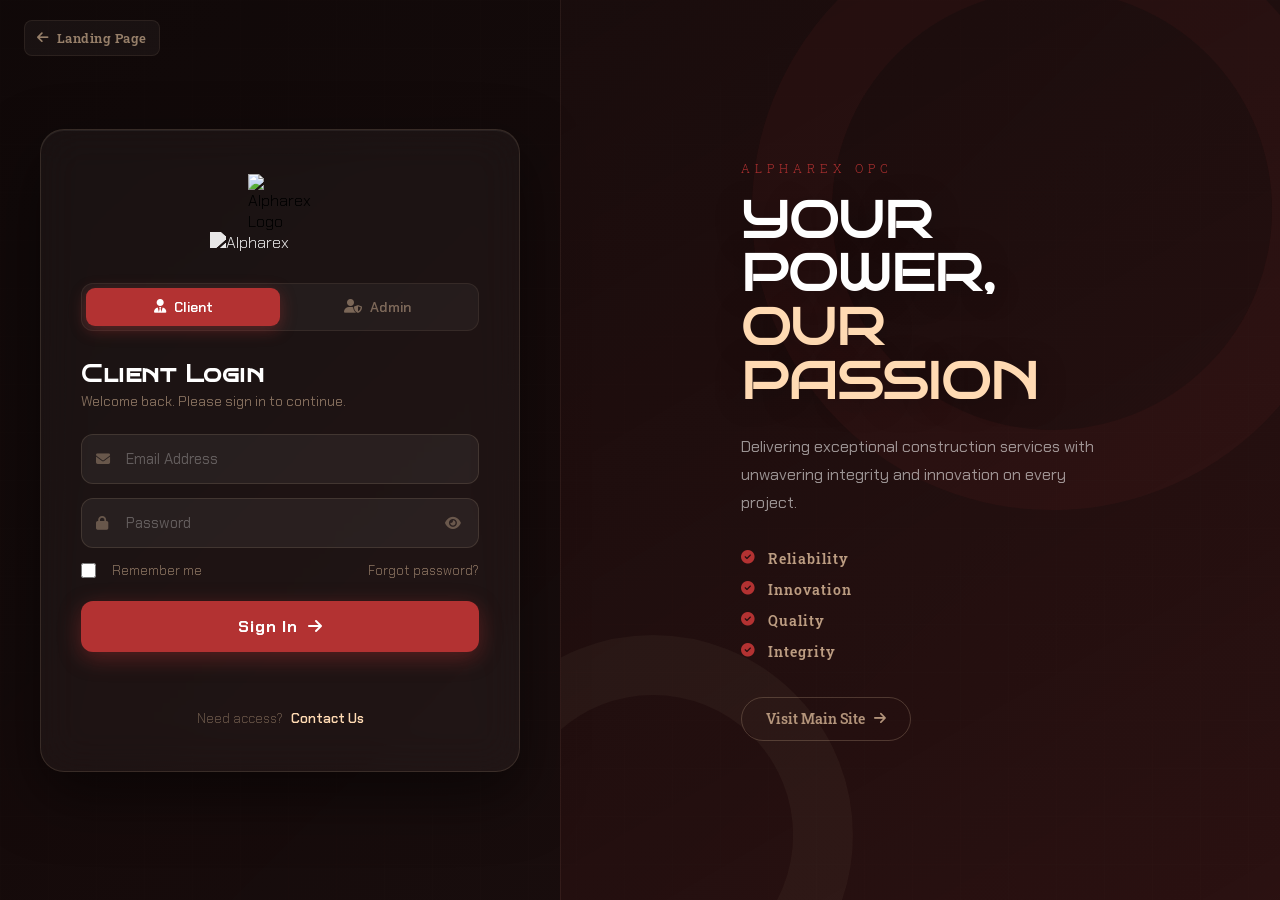
==== public/login.html @ eec52091 "Login page, animated main site, sidebar fixes - Sidebar: rename Continue as Guest -> Go to Main Site" ====
<!DOCTYPE html>
<html lang="en">
<head>
    <meta charset="UTF-8">
    <meta name="viewport" content="width=device-width, initial-scale=1.0">
    <title>Login — Alpharex OPC</title>
    <link rel="stylesheet" href="https://cdnjs.cloudflare.com/ajax/libs/font-awesome/6.5.2/css/all.min.css">
    <link rel="preconnect" href="https://fonts.googleapis.com">
    <link rel="preconnect" href="https://fonts.gstatic.com" crossorigin>
    <link href="https://fonts.googleapis.com/css2?family=Bruno+Ace+SC&family=Chakra+Petch:ital,wght@0,300;0,400;0,500;0,600;0,700&family=Roboto+Slab:wght@100..900&display=swap" rel="stylesheet">
    <link rel="stylesheet" href="css/login.css">
</head>
<body>

    <!-- ── Back nav ── -->
    <a href="/" class="back-nav">
        <i class="fa-solid fa-arrow-left"></i> Landing Page
    </a>

    <!-- ── Full-page layout ── -->
    <div class="login-page">

        <!-- Left: Card -->
        <div class="login-panel card-panel">
            <div class="login-card" id="loginCard">

                <!-- Brand -->
                <div class="login-brand">
                    <img src="img/brandlogo.png" alt="Alpharex Logo" class="login-logo">
                    <img src="img/textlogo.png" alt="Alpharex" class="login-textlogo">
                </div>

                <!-- Type toggle -->
                <div class="type-selector">
                    <button class="type-btn active" id="clientBtn" onclick="switchType('client')">
                        <i class="fa-solid fa-user-tie"></i> Client
                    </button>
                    <button class="type-btn" id="adminBtn" onclick="switchType('admin')">
                        <i class="fa-solid fa-user-shield"></i> Admin
                    </button>
                </div>

                <!-- Heading -->
                <div class="login-heading">
                    <h2 id="loginTitle">Client Login</h2>
                    <p>Welcome back. Please sign in to continue.</p>
                </div>

                <!-- Form -->
                <form id="loginForm" class="login-form" novalidate>
                    <div class="input-wrap">
                        <i class="fa-solid fa-envelope input-icon"></i>
                        <input type="email" id="emailInput" placeholder="Email Address" required autocomplete="email">
                    </div>
                    <div class="input-wrap">
                        <i class="fa-solid fa-lock input-icon"></i>
                        <input type="password" id="pwInput" placeholder="Password" required autocomplete="current-password">
                        <button type="button" class="pw-eye" onclick="togglePw()" tabindex="-1">
                            <i class="fa-solid fa-eye" id="pwEye"></i>
                        </button>
                    </div>
                    <div class="form-extras">
                        <label class="remember-label">
                            <input type="checkbox" id="rememberMe">
                            <span class="checkmark"></span>
                            Remember me
                        </label>
                        <a href="#" class="forgot-link">Forgot password?</a>
                    </div>
                    <button type="submit" class="login-btn" id="loginBtn">
                        <span id="loginBtnText">Sign In</span>
                        <i id="loginBtnIcon" class="fa-solid fa-arrow-right"></i>
                    </button>
                    <p class="login-status" id="loginStatus"></p>
                </form>

                <!-- Footer -->
                <div class="card-footer-links">
                    <span>Need access?</span>
                    <a href="mailto:services@alpharex.net">Contact Us</a>
                </div>

            </div>
        </div>

        <!-- Right: Branding panel -->
        <div class="login-panel brand-panel">
            <div class="brand-panel-inner">
                <div class="brand-quote">
                    <p class="brand-eyebrow">ALPHAREX OPC</p>
                    <h1>YOUR<br>POWER,<br><span>OUR<br>PASSION</span></h1>
                </div>
                <p class="brand-sub">
                    Delivering exceptional construction services
                    with unwavering integrity and innovation
                    on every project.
                </p>
                <ul class="brand-values">
                    <li><i class="fa-solid fa-check-circle"></i> Reliability</li>
                    <li><i class="fa-solid fa-check-circle"></i> Innovation</li>
                    <li><i class="fa-solid fa-check-circle"></i> Quality</li>
                    <li><i class="fa-solid fa-check-circle"></i> Integrity</li>
                </ul>
                <a href="/main" class="brand-main-link">
                    Visit Main Site <i class="fa-solid fa-arrow-right"></i>
                </a>
            </div>
        </div>

    </div>

    <script>
        // Read URL type param
        const urlParams = new URLSearchParams(window.location.search);
        const urlType = urlParams.get('type');
        if (urlType === 'admin') switchType('admin');

        // Switch between Client / Admin
        function switchType(type) {
            const title = document.getElementById('loginTitle');
            const clientBtn = document.getElementById('clientBtn');
            const adminBtn = document.getElementById('adminBtn');
            const card = document.getElementById('loginCard');

            if (type === 'admin') {
                title.textContent = 'Admin Login';
                adminBtn.classList.add('active');
                clientBtn.classList.remove('active');
                card.setAttribute('data-type', 'admin');
            } else {
                title.textContent = 'Client Login';
                clientBtn.classList.add('active');
                adminBtn.classList.remove('active');
                card.setAttribute('data-type', 'client');
            }
        }

        // Show/hide password
        function togglePw() {
            const input = document.getElementById('pwInput');
            const icon = document.getElementById('pwEye');
            const isHidden = input.type === 'password';
            input.type = isHidden ? 'text' : 'password';
            icon.className = isHidden ? 'fa-solid fa-eye-slash' : 'fa-solid fa-eye';
        }

        // Form submit
        document.getElementById('loginForm').addEventListener('submit', async (e) => {
            e.preventDefault();
            const btn = document.getElementById('loginBtn');
            const btnText = document.getElementById('loginBtnText');
            const btnIcon = document.getElementById('loginBtnIcon');
            const status = document.getElementById('loginStatus');

            const email = document.getElementById('emailInput').value.trim();
            const pw = document.getElementById('pwInput').value;

            if (!email || !pw) {
                status.textContent = 'Please fill in all fields.';
                status.className = 'login-status error';
                return;
            }

            btnText.textContent = 'Signing in...';
            btnIcon.className = 'fa-solid fa-spinner fa-spin';
            btn.disabled = true;
            status.textContent = '';
            status.className = 'login-status';

            // Simulated auth — replace with real auth later
            await new Promise(r => setTimeout(r, 1800));

            btnText.textContent = 'Sign In';
            btnIcon.className = 'fa-solid fa-arrow-right';
            btn.disabled = false;

            status.innerHTML = '<i class="fa-solid fa-tools"></i> Authentication is being set up. Feature coming soon.';
            status.className = 'login-status info';
        });
    </script>

</body>
</html>
---- public/css/login.css ----
/* ===================================================
   ALPHAREX — LOGIN PAGE  (login.css)
   =================================================== */

*, *::before, *::after { margin: 0; padding: 0; box-sizing: border-box; }

body {
    font-family: "Chakra Petch", serif;
    font-weight: 300;
    background-color: #1a0f0f;
    background-image: url(../img/bghome4.png);
    background-size: cover;
    background-position: center;
    background-attachment: fixed;
    min-height: 100vh;
    overflow-x: hidden;
}

/* Blueprint grid overlay */
body::before {
    content: '';
    position: fixed;
    inset: 0;
    background-image:
        linear-gradient(rgba(255, 218, 179, 0.04) 1px, transparent 1px),
        linear-gradient(90deg, rgba(255, 218, 179, 0.04) 1px, transparent 1px);
    background-size: 48px 48px;
    pointer-events: none;
    z-index: 0;
}

/* Dark overlay */
body::after {
    content: '';
    position: fixed;
    inset: 0;
    background: linear-gradient(135deg, rgba(15, 8, 8, 0.92) 0%, rgba(30, 15, 15, 0.82) 100%);
    pointer-events: none;
    z-index: 0;
}

/* ── Back nav ── */
.back-nav {
    position: fixed;
    top: 20px;
    left: 24px;
    z-index: 100;
    display: inline-flex;
    align-items: center;
    gap: 8px;
    color: rgba(255, 218, 179, 0.55);
    text-decoration: none;
    font-family: "Roboto Slab", serif;
    font-size: 0.82rem;
    font-weight: 600;
    letter-spacing: 0.5px;
    transition: color 0.22s ease;
    padding: 8px 12px;
    border-radius: 8px;
    background: rgba(255,255,255,0.04);
    border: 1px solid rgba(255,218,179,0.08);
}

.back-nav:hover {
    color: #FFDAB3;
    background: rgba(255,218,179,0.06);
    border-color: rgba(255,218,179,0.2);
}

/* ── Layout ── */
.login-page {
    position: relative;
    z-index: 1;
    display: flex;
    min-height: 100vh;
}

.login-panel {
    flex: 1;
    display: flex;
    align-items: center;
    justify-content: center;
    padding: 48px 40px;
}

/* ── Left: Login card ── */
.card-panel {
    max-width: 560px;
    flex: 0 0 560px;
}

@media (max-width: 1024px) {
    .card-panel { flex: 1; max-width: 100%; }
    .brand-panel { display: none; }
}

.login-card {
    width: 100%;
    max-width: 480px;
    background: rgba(255, 255, 255, 0.04);
    border: 1px solid rgba(255, 218, 179, 0.12);
    border-radius: 24px;
    padding: 44px 40px;
    backdrop-filter: blur(20px);
    -webkit-backdrop-filter: blur(20px);
    box-shadow:
        0 24px 60px rgba(0, 0, 0, 0.5),
        inset 0 1px 0 rgba(255, 255, 255, 0.06);
    animation: cardEnter 0.75s cubic-bezier(0.23, 1, 0.32, 1) both;
}

@keyframes cardEnter {
    from {
        opacity: 0;
        transform: translateY(36px) scale(0.97);
    }
    to {
        opacity: 1;
        transform: translateY(0) scale(1);
    }
}

/* Brand */
.login-brand {
    display: flex;
    flex-direction: column;
    align-items: center;
    gap: 0;
    margin-bottom: 30px;
    animation: fadeDown 0.6s ease both 0.2s;
}

@keyframes fadeDown {
    from { opacity: 0; transform: translateY(-16px); }
    to   { opacity: 1; transform: translateY(0); }
}

.login-logo {
    width: 64px;
    height: 64px;
    object-fit: contain;
}

.login-textlogo {
    width: 140px;
    object-fit: contain;
    margin-top: -6px;
    /* invert to white for dark bg */
    filter: brightness(0) invert(1);
    opacity: 0.9;
}

/* Type selector */
.type-selector {
    display: flex;
    background: rgba(255, 255, 255, 0.04);
    border: 1px solid rgba(255, 218, 179, 0.08);
    border-radius: 12px;
    padding: 4px;
    margin-bottom: 28px;
    animation: fadeDown 0.6s ease both 0.35s;
}

.type-btn {
    flex: 1;
    padding: 10px 8px;
    border: none;
    border-radius: 9px;
    background: transparent;
    color: rgba(255, 218, 179, 0.4);
    font-family: "Chakra Petch", serif;
    font-weight: 600;
    font-size: 0.88rem;
    cursor: pointer;
    transition: all 0.3s cubic-bezier(0.23, 1, 0.32, 1);
    display: flex;
    align-items: center;
    justify-content: center;
    gap: 8px;
}

.type-btn.active {
    background: #b33232;
    color: white;
    box-shadow: 0 4px 16px rgba(179, 50, 50, 0.4);
}

.type-btn:hover:not(.active) {
    color: #FFDAB3;
    background: rgba(255, 218, 179, 0.06);
}

/* Heading */
.login-heading {
    margin-bottom: 24px;
    animation: fadeDown 0.6s ease both 0.45s;
}

.login-heading h2 {
    font-family: "Bruno Ace SC", serif;
    font-size: 1.5rem;
    color: white;
    margin-bottom: 5px;
    letter-spacing: 0.5px;
}

.login-heading p {
    font-size: 0.85rem;
    color: rgba(255, 218, 179, 0.45);
    font-weight: 400;
}

/* Form */
.login-form {
    animation: fadeDown 0.6s ease both 0.55s;
}

.input-wrap {
    position: relative;
    margin-bottom: 14px;
}

.input-wrap input {
    width: 100%;
    padding: 14px 14px 14px 44px;
    background: rgba(255, 255, 255, 0.05);
    border: 1px solid rgba(255, 218, 179, 0.12);
    border-radius: 12px;
    color: white;
    font-family: "Chakra Petch", serif;
    font-size: 0.93rem;
    transition: all 0.25s ease;
    outline: none;
}

.input-wrap input::placeholder {
    color: rgba(255, 255, 255, 0.28);
}

.input-wrap input:focus {
    border-color: #FFDAB3;
    background: rgba(255, 218, 179, 0.06);
    box-shadow: 0 0 0 3px rgba(255, 218, 179, 0.08);
}

.input-icon {
    position: absolute;
    left: 15px;
    top: 50%;
    transform: translateY(-50%);
    color: rgba(255, 218, 179, 0.3);
    font-size: 0.88rem;
    transition: color 0.25s ease;
    pointer-events: none;
}

.input-wrap:focus-within .input-icon {
    color: #FFDAB3;
}

/* Password toggle */
.pw-eye {
    position: absolute;
    right: 14px;
    top: 50%;
    transform: translateY(-50%);
    background: none;
    border: none;
    color: rgba(255, 218, 179, 0.3);
    cursor: pointer;
    font-size: 0.88rem;
    padding: 4px;
    transition: color 0.2s ease;
}

.pw-eye:hover { color: #FFDAB3; }

/* Extras row */
.form-extras {
    display: flex;
    align-items: center;
    justify-content: space-between;
    margin-bottom: 22px;
    margin-top: 4px;
}

/* Custom checkbox */
.remember-label {
    display: flex;
    align-items: center;
    gap: 8px;
    color: rgba(255, 218, 179, 0.5);
    font-size: 0.82rem;
    cursor: pointer;
    user-select: none;
}

.remember-label input[type="checkbox"] {
    width: 15px;
    height: 15px;
    accent-color: #b33232;
    cursor: pointer;
}

.forgot-link {
    font-size: 0.82rem;
    color: rgba(255, 218, 179, 0.5);
    text-decoration: none;
    transition: color 0.2s ease;
}

.forgot-link:hover { color: #FFDAB3; }

/* Submit button */
.login-btn {
    width: 100%;
    padding: 15px;
    background: #b33232;
    color: white;
    border: none;
    border-radius: 12px;
    font-family: "Chakra Petch", serif;
    font-weight: 700;
    font-size: 1rem;
    letter-spacing: 1px;
    cursor: pointer;
    display: flex;
    align-items: center;
    justify-content: center;
    gap: 10px;
    transition: all 0.3s cubic-bezier(0.23, 1, 0.32, 1);
    box-shadow: 0 6px 22px rgba(179, 50, 50, 0.4);
}

.login-btn:hover:not(:disabled) {
    background: #FFDAB3;
    color: #2d1f1f;
    transform: translateY(-3px);
    box-shadow: 0 12px 32px rgba(255, 218, 179, 0.25);
}

.login-btn:active:not(:disabled) {
    transform: translateY(-1px);
}

.login-btn:disabled {
    opacity: 0.65;
    cursor: not-allowed;
    transform: none;
}

/* Status message */
.login-status {
    text-align: center;
    padding: 10px 14px;
    border-radius: 8px;
    font-size: 0.85rem;
    margin-top: 14px;
    min-height: 18px;
    transition: all 0.3s ease;
}

.login-status.error {
    background: rgba(179, 50, 50, 0.12);
    color: #f08080;
    border: 1px solid rgba(179, 50, 50, 0.2);
}

.login-status.info {
    background: rgba(255, 218, 179, 0.08);
    color: rgba(255, 218, 179, 0.75);
    border: 1px solid rgba(255, 218, 179, 0.15);
}

/* Card footer links */
.card-footer-links {
    display: flex;
    align-items: center;
    justify-content: center;
    gap: 8px;
    margin-top: 24px;
    font-size: 0.82rem;
    color: rgba(255, 218, 179, 0.35);
    animation: fadeDown 0.6s ease both 0.7s;
}

.card-footer-links a {
    color: #FFDAB3;
    text-decoration: none;
    font-weight: 600;
    transition: opacity 0.2s ease;
}

.card-footer-links a:hover { opacity: 0.75; }

/* ── Right: Brand panel ── */
.brand-panel {
    flex: 1;
    background: linear-gradient(150deg, rgba(30,15,15,0.6) 0%, rgba(100,30,30,0.2) 100%);
    border-left: 1px solid rgba(255, 218, 179, 0.06);
    position: relative;
    overflow: hidden;
}

/* Subtle construction line decorations */
.brand-panel::before {
    content: '';
    position: absolute;
    top: -10%;
    right: -10%;
    width: 600px;
    height: 600px;
    border-radius: 50%;
    border: 80px solid rgba(179, 50, 50, 0.06);
    pointer-events: none;
}

.brand-panel::after {
    content: '';
    position: absolute;
    bottom: -15%;
    left: -15%;
    width: 400px;
    height: 400px;
    border-radius: 50%;
    border: 60px solid rgba(255, 218, 179, 0.04);
    pointer-events: none;
}

.brand-panel-inner {
    position: relative;
    z-index: 1;
    max-width: 480px;
    padding: 0 20px;
    animation: slideRight 0.9s cubic-bezier(0.23, 1, 0.32, 1) both 0.3s;
}

@keyframes slideRight {
    from { opacity: 0; transform: translateX(40px); }
    to   { opacity: 1; transform: translateX(0); }
}

.brand-eyebrow {
    font-family: "Roboto Slab", serif;
    font-size: 0.78rem;
    color: #b33232;
    letter-spacing: 5px;
    text-transform: uppercase;
    margin-bottom: 18px;
}

.brand-quote h1 {
    font-family: "Bruno Ace SC", serif;
    font-size: clamp(2.5rem, 4vw, 3.8rem);
    color: white;
    line-height: 1.05;
    margin-bottom: 24px;
    text-shadow: 0 4px 30px rgba(0,0,0,0.3);
}

.brand-quote h1 span { color: #FFDAB3; }

.brand-sub {
    font-size: 1rem;
    color: rgba(255, 255, 255, 0.55);
    line-height: 1.75;
    margin-bottom: 32px;
    font-weight: 400;
    max-width: 360px;
}

.brand-values {
    list-style: none;
    display: flex;
    flex-direction: column;
    gap: 12px;
    margin-bottom: 36px;
}

.brand-values li {
    display: flex;
    align-items: center;
    gap: 12px;
    font-family: "Roboto Slab", serif;
    font-size: 0.9rem;
    color: rgba(255, 218, 179, 0.7);
    font-weight: 600;
    letter-spacing: 1px;
}

.brand-values li i {
    color: #b33232;
    font-size: 0.85rem;
}

.brand-main-link {
    display: inline-flex;
    align-items: center;
    gap: 9px;
    padding: 12px 24px;
    border: 1.5px solid rgba(255, 218, 179, 0.2);
    border-radius: 30px;
    color: rgba(255, 218, 179, 0.65);
    text-decoration: none;
    font-family: "Roboto Slab", serif;
    font-weight: 600;
    font-size: 0.85rem;
    transition: all 0.3s ease;
}

.brand-main-link:hover {
    background: rgba(255, 218, 179, 0.08);
    border-color: #FFDAB3;
    color: #FFDAB3;
    transform: translateX(6px);
}

/* ── Admin variant: accent becomes darker red ── */
.login-card[data-type="admin"] .type-btn.active {
    background: #8b1f1f;
    box-shadow: 0 4px 16px rgba(139, 31, 31, 0.5);
}

.login-card[data-type="admin"] .input-wrap input:focus {
    border-color: #f08080;
    box-shadow: 0 0 0 3px rgba(240, 128, 128, 0.08);
}

.login-card[data-type="admin"] .input-wrap:focus-within .input-icon {
    color: #f08080;
}

.login-card[data-type="admin"] .login-btn {
    background: #8b1f1f;
    box-shadow: 0 6px 22px rgba(139, 31, 31, 0.45);
}

.login-card[data-type="admin"] .login-btn:hover:not(:disabled) {
    background: #c44040;
    color: white;
}
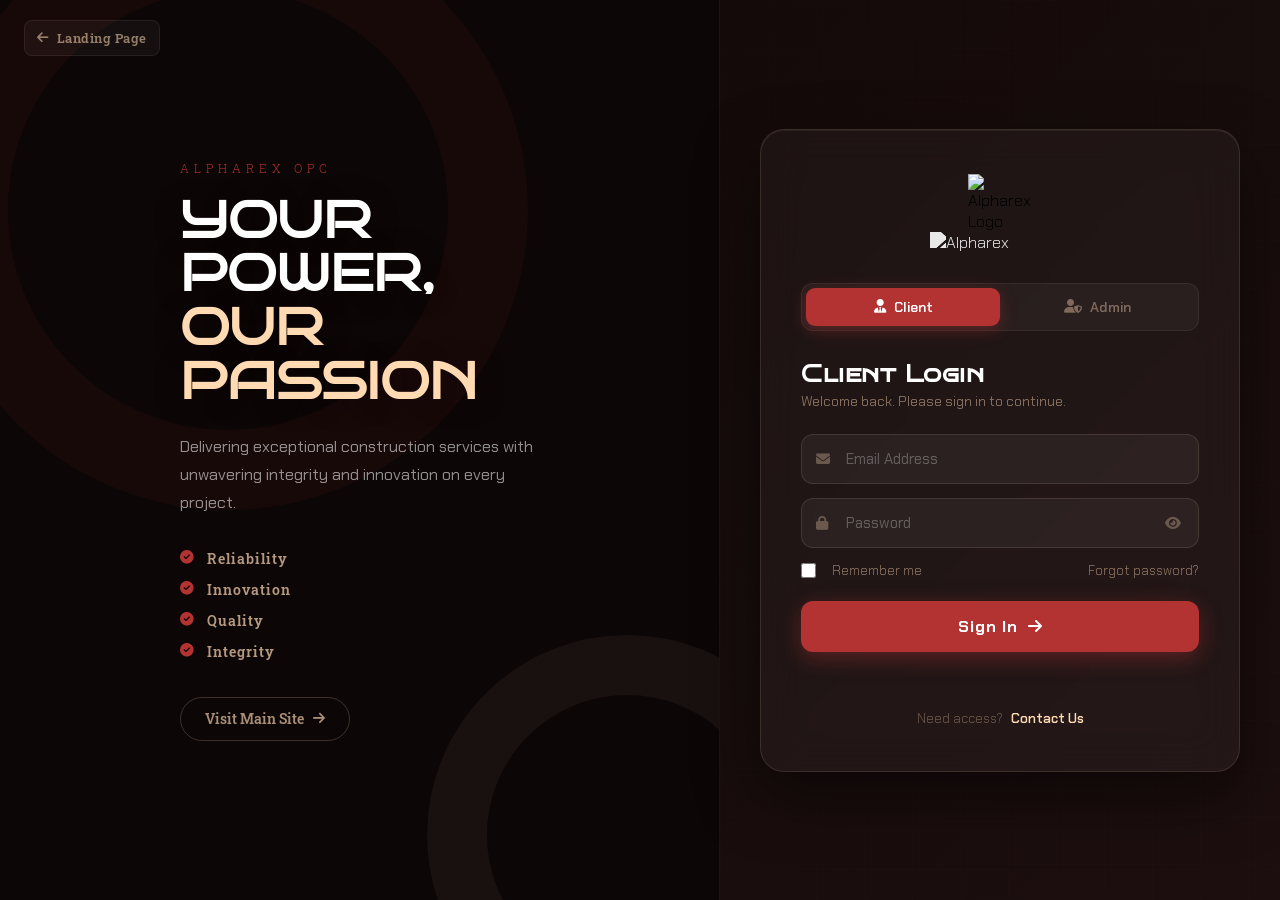
==== commit a7de75bd: "Construction cursor, continuous hero wave, login panel swap - main site: cursor redesigned as bluepr" ====
--- a/public/login.html
+++ b/public/login.html
@@ -20,7 +20,35 @@
     <!-- ── Full-page layout ── -->
     <div class="login-page">
 
-        <!-- Left: Card -->
+        <!-- Left: Branding panel -->
+        <div class="login-panel brand-panel">
+            <!-- Large ghost logo watermark -->
+            <div class="brand-watermark">
+                <img src="img/brandlogo.png" alt="">
+            </div>
+            <div class="brand-panel-inner">
+                <div class="brand-quote">
+                    <p class="brand-eyebrow">ALPHAREX OPC</p>
+                    <h1>YOUR<br>POWER,<br><span>OUR<br>PASSION</span></h1>
+                </div>
+                <p class="brand-sub">
+                    Delivering exceptional construction services
+                    with unwavering integrity and innovation
+                    on every project.
+                </p>
+                <ul class="brand-values">
+                    <li><i class="fa-solid fa-check-circle"></i> Reliability</li>
+                    <li><i class="fa-solid fa-check-circle"></i> Innovation</li>
+                    <li><i class="fa-solid fa-check-circle"></i> Quality</li>
+                    <li><i class="fa-solid fa-check-circle"></i> Integrity</li>
+                </ul>
+                <a href="/main" class="brand-main-link">
+                    Visit Main Site <i class="fa-solid fa-arrow-right"></i>
+                </a>
+            </div>
+        </div>
+
+        <!-- Right: Card -->
         <div class="login-panel card-panel">
             <div class="login-card" id="loginCard">
 
@@ -80,30 +108,6 @@
                     <a href="mailto:services@alpharex.net">Contact Us</a>
                 </div>
 
-            </div>
-        </div>
-
-        <!-- Right: Branding panel -->
-        <div class="login-panel brand-panel">
-            <div class="brand-panel-inner">
-                <div class="brand-quote">
-                    <p class="brand-eyebrow">ALPHAREX OPC</p>
-                    <h1>YOUR<br>POWER,<br><span>OUR<br>PASSION</span></h1>
-                </div>
-                <p class="brand-sub">
-                    Delivering exceptional construction services
-                    with unwavering integrity and innovation
-                    on every project.
-                </p>
-                <ul class="brand-values">
-                    <li><i class="fa-solid fa-check-circle"></i> Reliability</li>
-                    <li><i class="fa-solid fa-check-circle"></i> Innovation</li>
-                    <li><i class="fa-solid fa-check-circle"></i> Quality</li>
-                    <li><i class="fa-solid fa-check-circle"></i> Integrity</li>
-                </ul>
-                <a href="/main" class="brand-main-link">
-                    Visit Main Site <i class="fa-solid fa-arrow-right"></i>
-                </a>
             </div>
         </div>
 
--- a/public/css/login.css
+++ b/public/css/login.css
@@ -393,38 +393,62 @@
 
 .card-footer-links a:hover { opacity: 0.75; }
 
-/* ── Right: Brand panel ── */
+/* ── Left: Brand panel ── */
 .brand-panel {
     flex: 1;
-    background: linear-gradient(150deg, rgba(30,15,15,0.6) 0%, rgba(100,30,30,0.2) 100%);
-    border-left: 1px solid rgba(255, 218, 179, 0.06);
+    background-image: url(../img/bghome4.png);
+    background-size: cover;
+    background-position: center;
+    background-color: rgba(12, 6, 6, 0.86);
+    background-blend-mode: multiply;
+    border-right: 1px solid rgba(255, 218, 179, 0.06);
     position: relative;
     overflow: hidden;
-}
-
-/* Subtle construction line decorations */
+    display: flex;
+    align-items: center;
+    justify-content: center;
+}
+
+/* Top-left arc decoration */
 .brand-panel::before {
     content: '';
     position: absolute;
     top: -10%;
-    right: -10%;
+    left: -10%;
     width: 600px;
     height: 600px;
     border-radius: 50%;
-    border: 80px solid rgba(179, 50, 50, 0.06);
+    border: 80px solid rgba(179, 50, 50, 0.07);
     pointer-events: none;
 }
 
+/* Bottom-right arc decoration */
 .brand-panel::after {
     content: '';
     position: absolute;
     bottom: -15%;
-    left: -15%;
+    right: -15%;
     width: 400px;
     height: 400px;
     border-radius: 50%;
-    border: 60px solid rgba(255, 218, 179, 0.04);
+    border: 60px solid rgba(255, 218, 179, 0.05);
     pointer-events: none;
+}
+
+/* Ghost logo watermark */
+.brand-watermark {
+    position: absolute;
+    bottom: -6%;
+    right: -8%;
+    width: 72%;
+    pointer-events: none;
+    z-index: 0;
+}
+
+.brand-watermark img {
+    width: 100%;
+    filter: brightness(0) invert(1);
+    opacity: 0.04;
 }
 
 .brand-panel-inner {
@@ -432,11 +456,11 @@
     z-index: 1;
     max-width: 480px;
     padding: 0 20px;
-    animation: slideRight 0.9s cubic-bezier(0.23, 1, 0.32, 1) both 0.3s;
-}
-
-@keyframes slideRight {
-    from { opacity: 0; transform: translateX(40px); }
+    animation: slideLeft 0.9s cubic-bezier(0.23, 1, 0.32, 1) both 0.3s;
+}
+
+@keyframes slideLeft {
+    from { opacity: 0; transform: translateX(-40px); }
     to   { opacity: 1; transform: translateX(0); }
 }
 
